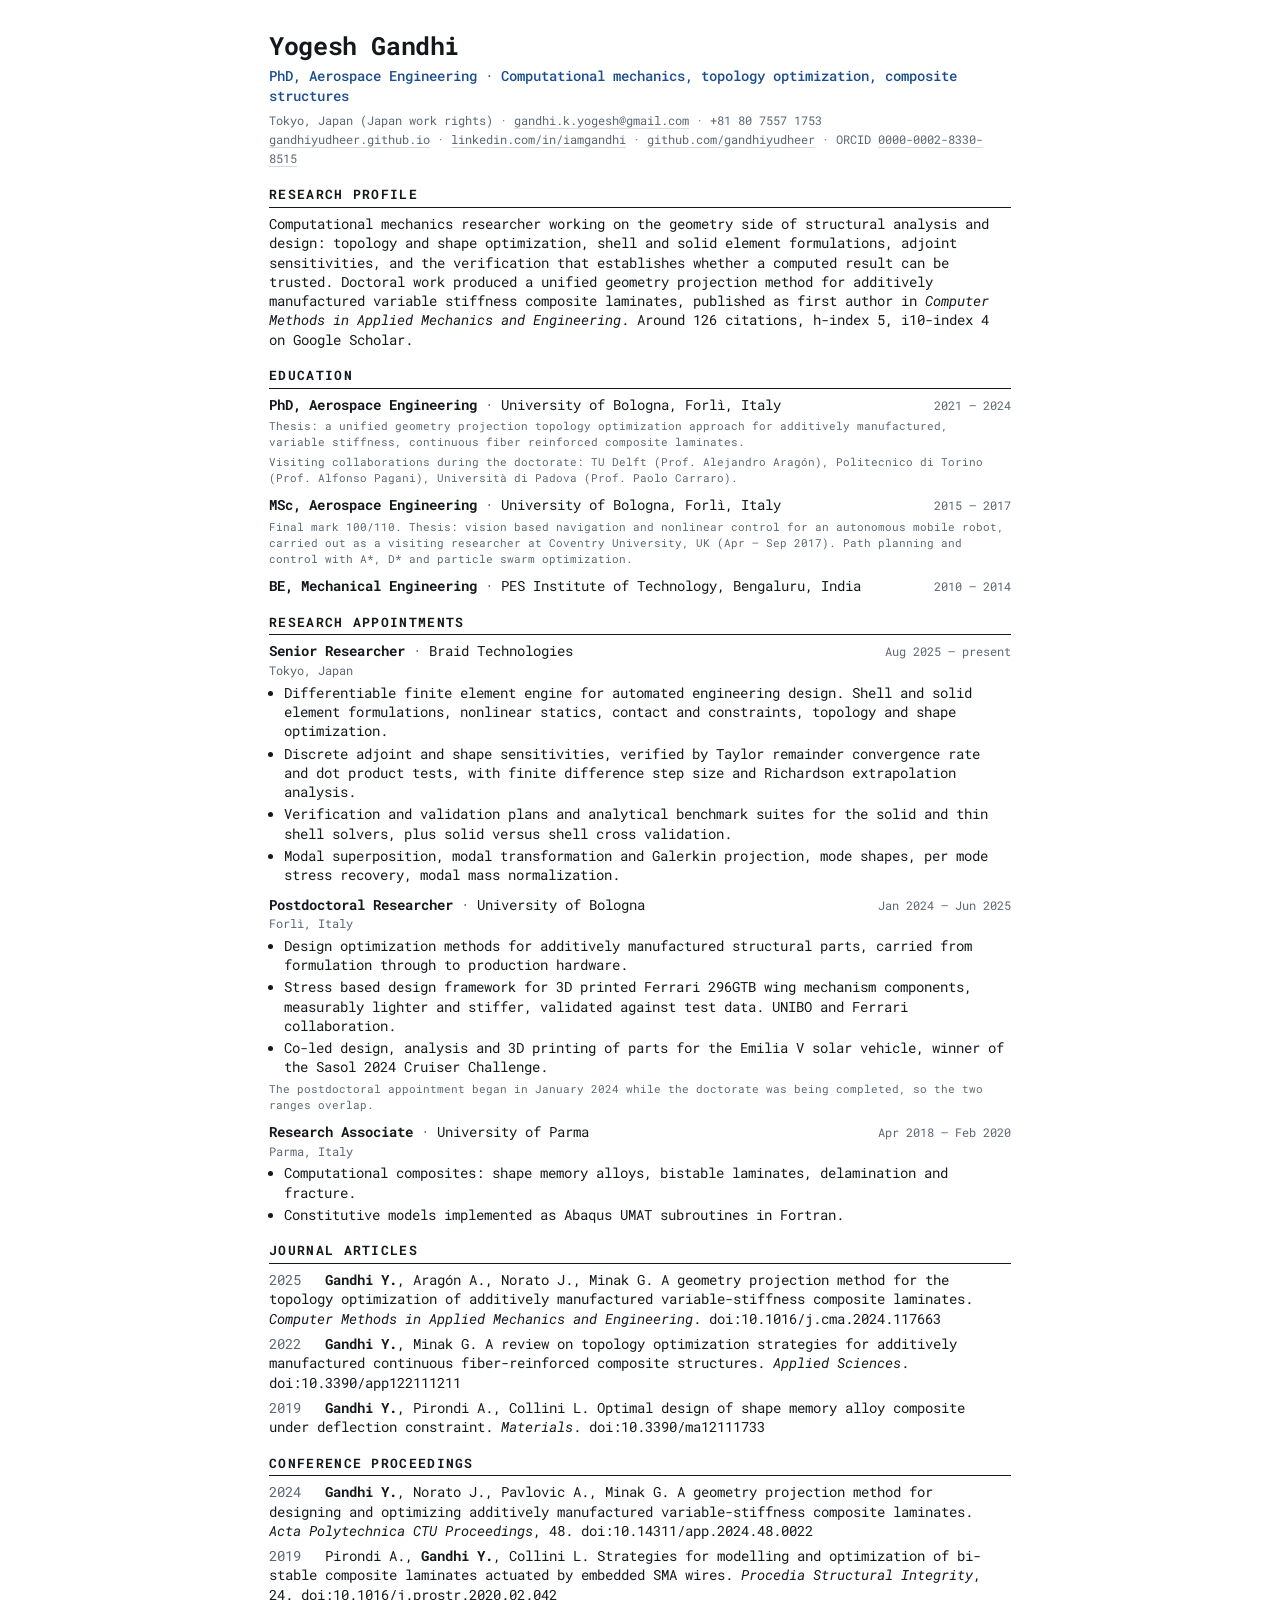
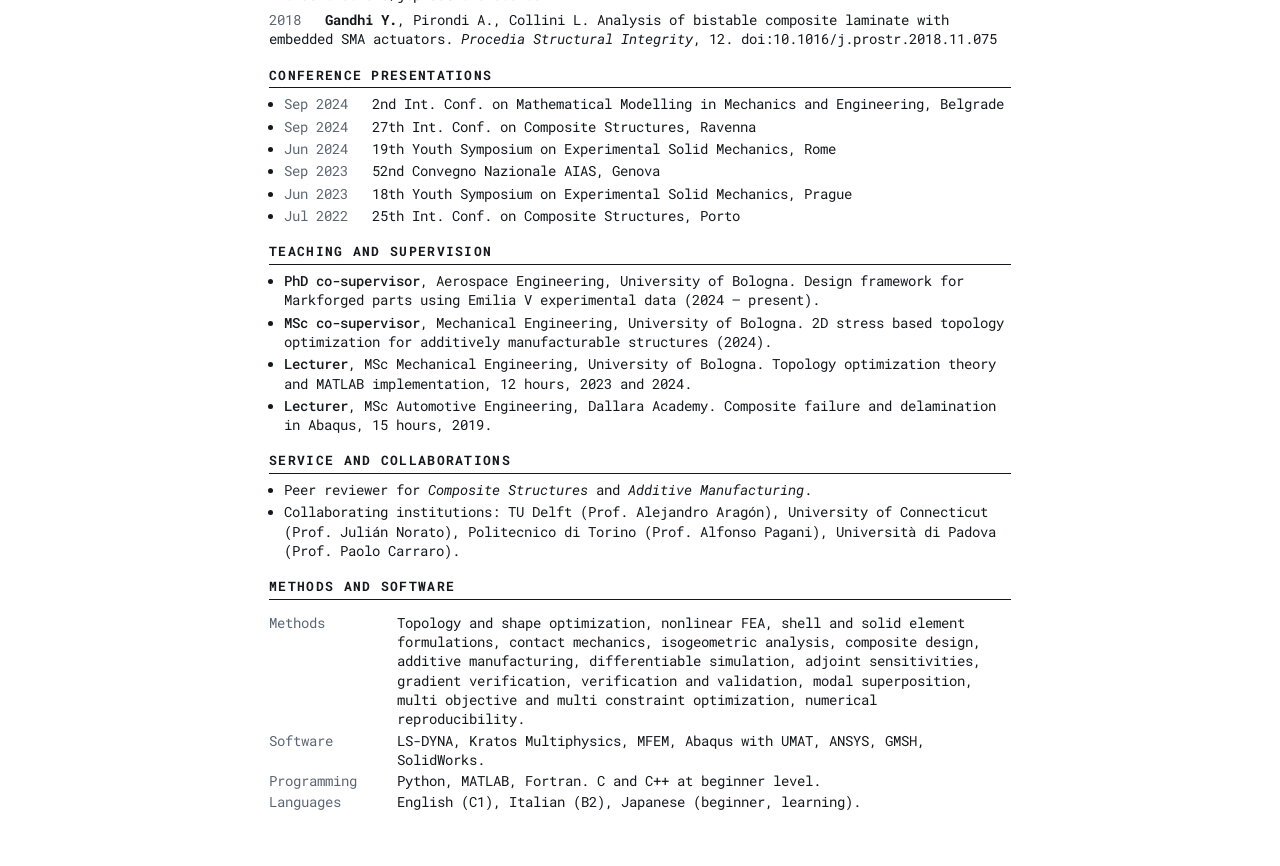
==== cv-research.html @ 62c6e9ab "Add cv-research.html, the research base CV for F9 roles Second base CV per the v4 run prompt. Leads " ====
<!DOCTYPE html>
<!--
  Yogesh Gandhi - Research CV
  SOURCE OF TRUTH: "Yogesh - Master Career Profile (living doc, v4 2026-09-06)"
  Google Doc id 14R_nGaRGBQcs-X8U_93os_KDe8lNkLAzX7um_g2tq8A

  This is the RESEARCH base CV, for role family F9: research institutes, national labs
  and academia. It leads with education, publications, talks and supervision.
  The industry and vendor base CV is cv.html, for F1 to F8 and F10.
  Keep both in step: if a fact changes in the master profile, change it in both.

  Rules carried over from Section 0 of the profile:
    - no em dashes anywhere (en dashes in date ranges are fine)
    - never publish the Ferrari 296GTB percentage figures
    - no figure that is not in the profile
    - never claim data science or machine learning experience
    - never claim ownership of customer relationships
  Braid content is capability level only: no client names, no internal identifiers, no figures.
  To produce a PDF: open in a browser and print to PDF (A4, background graphics off).
-->
<html lang="en">
<head>
<meta charset="UTF-8" />
<meta name="viewport" content="width=device-width, initial-scale=1.0" />
<title>Yogesh Gandhi · Research CV</title>
<link href="https://fonts.googleapis.com/css2?family=Roboto+Mono:wght@300;400;500;700&display=swap" rel="stylesheet" />
<style>
  :root { --ink:#14181d; --mut:#5b6672; --rule:#d7dce2; --accent:#1a4d8f; }
  * { box-sizing:border-box; }
  body { font-family:"Roboto Mono",ui-monospace,SFMono-Regular,Menlo,monospace;
         color:var(--ink); background:#fff; margin:0; padding:28px 26px 40px;
         font-size:10.2pt; line-height:1.42; max-width:210mm; margin-inline:auto; }
  h1 { font-size:19pt; margin:0 0 2px; letter-spacing:-0.4px; font-weight:700; }
  .headline { color:var(--accent); font-weight:500; font-size:10.4pt; margin:0 0 7px; }
  .contact { color:var(--mut); font-size:8.9pt; line-height:1.6; margin:0 0 4px; }
  .contact a { color:var(--mut); text-decoration:none; border-bottom:1px solid var(--rule); }
  h2 { font-size:9.4pt; text-transform:uppercase; letter-spacing:1.3px; font-weight:700;
       margin:17px 0 7px; padding-bottom:3px; border-bottom:1.5px solid var(--ink); }
  .item { margin:0 0 10px; break-inside:avoid; page-break-inside:avoid; }
  .row { display:flex; justify-content:space-between; gap:12px; align-items:baseline; }
  .role { font-weight:700; }
  .org { font-weight:400; }
  .when { color:var(--mut); font-size:8.9pt; white-space:nowrap; }
  .where { color:var(--mut); font-size:8.9pt; margin:1px 0 4px; }
  ul { margin:4px 0 0; padding-left:15px; }
  li { margin:0 0 3px; }
  .lead { font-weight:500; }
  .kv { display:grid; grid-template-columns:118px 1fr; gap:2px 10px; }
  .kv dt { color:var(--mut); }
  .kv dd { margin:0; }
  .pub { margin:0 0 6px; break-inside:avoid; }
  .yr { color:var(--mut); }
  .note { color:var(--mut); font-size:8.6pt; margin-top:3px; }
  @media print { body { padding:0; font-size:9.6pt; } a { color:inherit; } h2 { margin-top:13px; } }
  @page { size:A4; margin:13mm 14mm; }
</style>
</head>
<body>

<header>
  <h1>Yogesh Gandhi</h1>
  <p class="headline">PhD, Aerospace Engineering · Computational mechanics, topology optimization, composite structures</p>
  <p class="contact">
    Tokyo, Japan (Japan work rights) · <a href="mailto:gandhi.k.yogesh@gmail.com">gandhi.k.yogesh@gmail.com</a> · +81 80 7557 1753<br />
    <a href="https://gandhiyudheer.github.io">gandhiyudheer.github.io</a> ·
    <a href="https://www.linkedin.com/in/iamgandhi">linkedin.com/in/iamgandhi</a> ·
    <a href="https://github.com/gandhiyudheer">github.com/gandhiyudheer</a> ·
    ORCID <a href="https://orcid.org/0000-0002-8330-8515">0000-0002-8330-8515</a>
  </p>
</header>

<h2>Research profile</h2>
<p style="margin:0">
  Computational mechanics researcher working on the geometry side of structural analysis and design:
  topology and shape optimization, shell and solid element formulations, adjoint sensitivities, and
  the verification that establishes whether a computed result can be trusted. Doctoral work produced
  a unified geometry projection method for additively manufactured variable stiffness composite
  laminates, published as first author in <em>Computer Methods in Applied Mechanics and Engineering</em>.
  Around 126 citations, h-index 5, i10-index 4 on Google Scholar.
</p>

<h2>Education</h2>

<div class="item">
  <div class="row"><span><span class="role">PhD, Aerospace Engineering</span> <span class="org">· University of Bologna, Forlì, Italy</span></span><span class="when">2021 – 2024</span></div>
  <div class="note">Thesis: a unified geometry projection topology optimization approach for additively manufactured, variable stiffness, continuous fiber reinforced composite laminates.</div>
  <div class="note">Visiting collaborations during the doctorate: TU Delft (Prof. Alejandro Aragón), Politecnico di Torino (Prof. Alfonso Pagani), Università di Padova (Prof. Paolo Carraro).</div>
</div>

<div class="item">
  <div class="row"><span><span class="role">MSc, Aerospace Engineering</span> <span class="org">· University of Bologna, Forlì, Italy</span></span><span class="when">2015 – 2017</span></div>
  <div class="note">Final mark 100/110. Thesis: vision based navigation and nonlinear control for an autonomous mobile robot, carried out as a visiting researcher at Coventry University, UK (Apr – Sep 2017). Path planning and control with A*, D* and particle swarm optimization.</div>
</div>

<div class="item">
  <div class="row"><span><span class="role">BE, Mechanical Engineering</span> <span class="org">· PES Institute of Technology, Bengaluru, India</span></span><span class="when">2010 – 2014</span></div>
</div>

<h2>Research appointments</h2>

<div class="item">
  <div class="row"><span><span class="role">Senior Researcher</span> <span class="org">· Braid Technologies</span></span><span class="when">Aug 2025 – present</span></div>
  <div class="where">Tokyo, Japan</div>
  <ul>
    <li>Differentiable finite element engine for automated engineering design. Shell and solid element formulations, nonlinear statics, contact and constraints, topology and shape optimization.</li>
    <li>Discrete adjoint and shape sensitivities, verified by Taylor remainder convergence rate and dot product tests, with finite difference step size and Richardson extrapolation analysis.</li>
    <li>Verification and validation plans and analytical benchmark suites for the solid and thin shell solvers, plus solid versus shell cross validation.</li>
    <li>Modal superposition, modal transformation and Galerkin projection, mode shapes, per mode stress recovery, modal mass normalization.</li>
  </ul>
</div>

<div class="item">
  <div class="row"><span><span class="role">Postdoctoral Researcher</span> <span class="org">· University of Bologna</span></span><span class="when">Jan 2024 – Jun 2025</span></div>
  <div class="where">Forlì, Italy</div>
  <ul>
    <li>Design optimization methods for additively manufactured structural parts, carried from formulation through to production hardware.</li>
    <li>Stress based design framework for 3D printed Ferrari 296GTB wing mechanism components, measurably lighter and stiffer, validated against test data. UNIBO and Ferrari collaboration.</li>
    <li>Co-led design, analysis and 3D printing of parts for the Emilia V solar vehicle, winner of the Sasol 2024 Cruiser Challenge.</li>
  </ul>
  <div class="note">The postdoctoral appointment began in January 2024 while the doctorate was being completed, so the two ranges overlap.</div>
</div>

<div class="item">
  <div class="row"><span><span class="role">Research Associate</span> <span class="org">· University of Parma</span></span><span class="when">Apr 2018 – Feb 2020</span></div>
  <div class="where">Parma, Italy</div>
  <ul>
    <li>Computational composites: shape memory alloys, bistable laminates, delamination and fracture.</li>
    <li>Constitutive models implemented as Abaqus UMAT subroutines in Fortran.</li>
  </ul>
</div>

<h2>Journal articles</h2>
<p class="pub"><span class="yr">2025</span> &nbsp; <strong>Gandhi Y.</strong>, Aragón A., Norato J., Minak G. A geometry projection method for the topology optimization of additively manufactured variable-stiffness composite laminates. <em>Computer Methods in Applied Mechanics and Engineering</em>. doi:10.1016/j.cma.2024.117663</p>
<p class="pub"><span class="yr">2022</span> &nbsp; <strong>Gandhi Y.</strong>, Minak G. A review on topology optimization strategies for additively manufactured continuous fiber-reinforced composite structures. <em>Applied Sciences</em>. doi:10.3390/app122111211</p>
<p class="pub"><span class="yr">2019</span> &nbsp; <strong>Gandhi Y.</strong>, Pirondi A., Collini L. Optimal design of shape memory alloy composite under deflection constraint. <em>Materials</em>. doi:10.3390/ma12111733</p>

<h2>Conference proceedings</h2>
<p class="pub"><span class="yr">2024</span> &nbsp; <strong>Gandhi Y.</strong>, Norato J., Pavlovic A., Minak G. A geometry projection method for designing and optimizing additively manufactured variable-stiffness composite laminates. <em>Acta Polytechnica CTU Proceedings</em>, 48. doi:10.14311/app.2024.48.0022</p>
<p class="pub"><span class="yr">2019</span> &nbsp; Pirondi A., <strong>Gandhi Y.</strong>, Collini L. Strategies for modelling and optimization of bi-stable composite laminates actuated by embedded SMA wires. <em>Procedia Structural Integrity</em>, 24. doi:10.1016/j.prostr.2020.02.042</p>
<p class="pub"><span class="yr">2018</span> &nbsp; <strong>Gandhi Y.</strong>, Pirondi A., Collini L. Analysis of bistable composite laminate with embedded SMA actuators. <em>Procedia Structural Integrity</em>, 12. doi:10.1016/j.prostr.2018.11.075</p>

<h2>Conference presentations</h2>
<ul style="margin-top:0">
  <li><span class="yr">Sep 2024</span> &nbsp; 2nd Int. Conf. on Mathematical Modelling in Mechanics and Engineering, Belgrade</li>
  <li><span class="yr">Sep 2024</span> &nbsp; 27th Int. Conf. on Composite Structures, Ravenna</li>
  <li><span class="yr">Jun 2024</span> &nbsp; 19th Youth Symposium on Experimental Solid Mechanics, Rome</li>
  <li><span class="yr">Sep 2023</span> &nbsp; 52nd Convegno Nazionale AIAS, Genova</li>
  <li><span class="yr">Jun 2023</span> &nbsp; 18th Youth Symposium on Experimental Solid Mechanics, Prague</li>
  <li><span class="yr">Jul 2022</span> &nbsp; 25th Int. Conf. on Composite Structures, Porto</li>
</ul>

<h2>Teaching and supervision</h2>
<ul style="margin-top:0">
  <li><span class="lead">PhD co-supervisor</span>, Aerospace Engineering, University of Bologna. Design framework for Markforged parts using Emilia V experimental data (2024 – present).</li>
  <li><span class="lead">MSc co-supervisor</span>, Mechanical Engineering, University of Bologna. 2D stress based topology optimization for additively manufacturable structures (2024).</li>
  <li><span class="lead">Lecturer</span>, MSc Mechanical Engineering, University of Bologna. Topology optimization theory and MATLAB implementation, 12 hours, 2023 and 2024.</li>
  <li><span class="lead">Lecturer</span>, MSc Automotive Engineering, Dallara Academy. Composite failure and delamination in Abaqus, 15 hours, 2019.</li>
</ul>

<h2>Service and collaborations</h2>
<ul style="margin-top:0">
  <li>Peer reviewer for <em>Composite Structures</em> and <em>Additive Manufacturing</em>.</li>
  <li>Collaborating institutions: TU Delft (Prof. Alejandro Aragón), University of Connecticut (Prof. Julián Norato), Politecnico di Torino (Prof. Alfonso Pagani), Università di Padova (Prof. Paolo Carraro).</li>
</ul>

<h2>Methods and software</h2>
<dl class="kv">
  <dt>Methods</dt><dd>Topology and shape optimization, nonlinear FEA, shell and solid element formulations, contact mechanics, isogeometric analysis, composite design, additive manufacturing, differentiable simulation, adjoint sensitivities, gradient verification, verification and validation, modal superposition, multi objective and multi constraint optimization, numerical reproducibility.</dd>
  <dt>Software</dt><dd>LS-DYNA, Kratos Multiphysics, MFEM, Abaqus with UMAT, ANSYS, GMSH, SolidWorks.</dd>
  <dt>Programming</dt><dd>Python, MATLAB, Fortran. C and C++ at beginner level.</dd>
  <dt>Languages</dt><dd>English (C1), Italian (B2), Japanese (beginner, learning).</dd>
</dl>

</body>
</html>
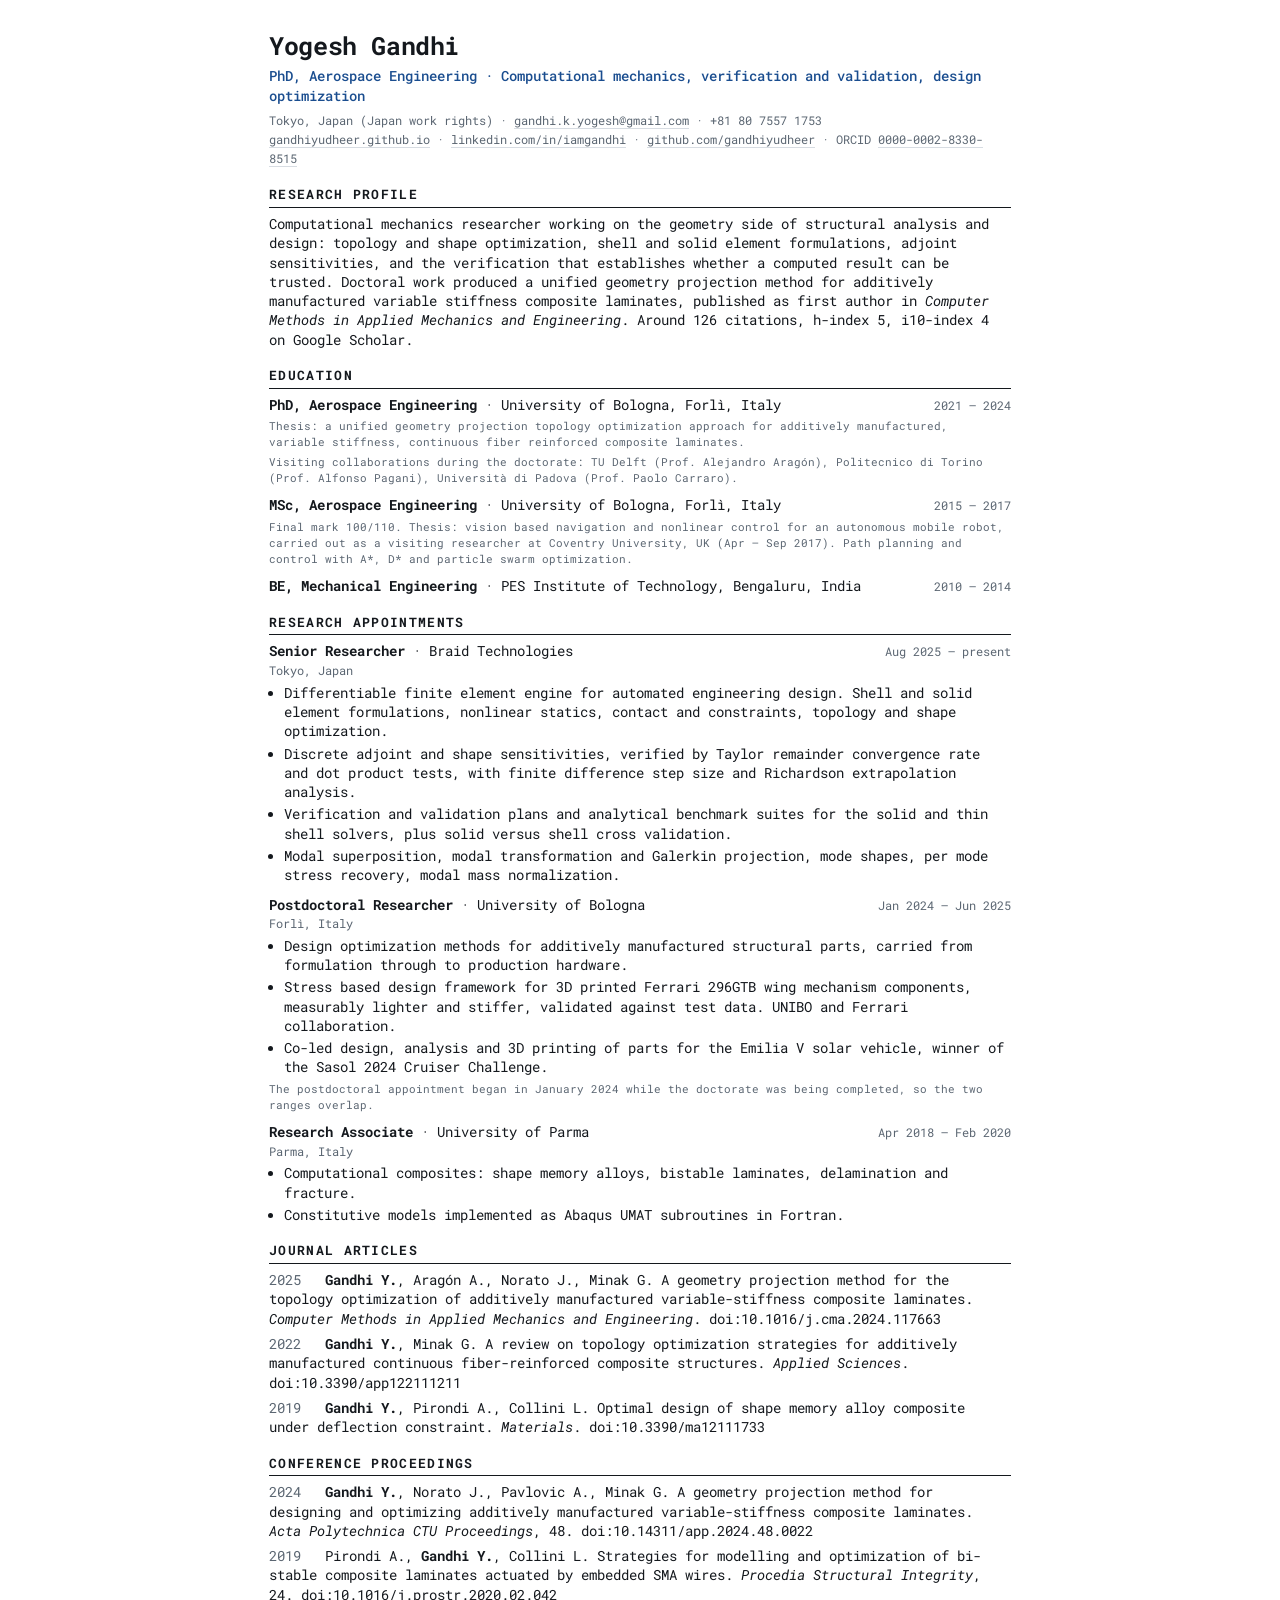
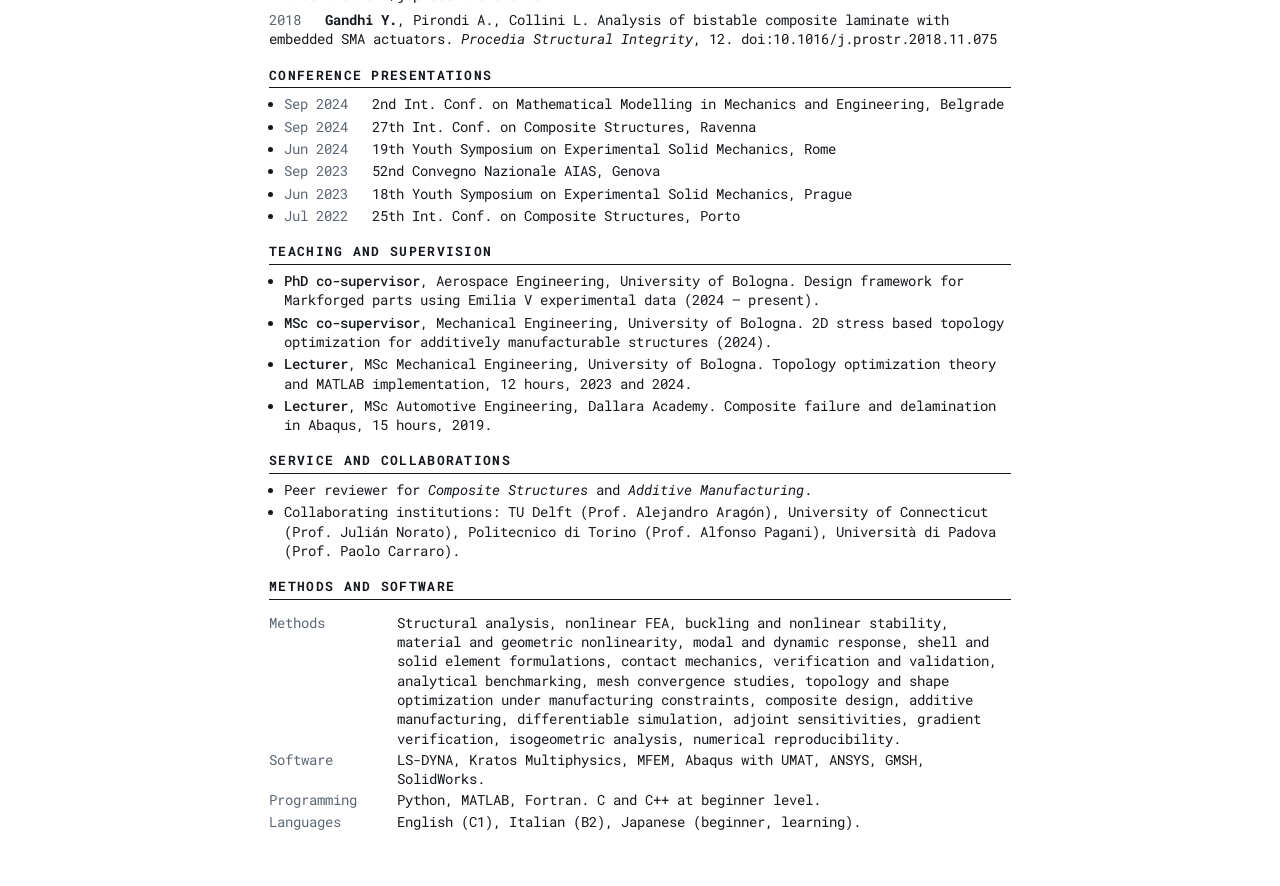
==== commit c81261c1: "Reposition around the full simulation lifecycle Headline and profile now read as one arc: build the " ====
--- a/cv-research.html
+++ b/cv-research.html
@@ -59,7 +59,7 @@
 
 <header>
   <h1>Yogesh Gandhi</h1>
-  <p class="headline">PhD, Aerospace Engineering · Computational mechanics, topology optimization, composite structures</p>
+  <p class="headline">PhD, Aerospace Engineering · Computational mechanics, verification and validation, design optimization</p>
   <p class="contact">
     Tokyo, Japan (Japan work rights) · <a href="mailto:gandhi.k.yogesh@gmail.com">gandhi.k.yogesh@gmail.com</a> · +81 80 7557 1753<br />
     <a href="https://gandhiyudheer.github.io">gandhiyudheer.github.io</a> ·
@@ -165,7 +165,7 @@
 
 <h2>Methods and software</h2>
 <dl class="kv">
-  <dt>Methods</dt><dd>Topology and shape optimization, nonlinear FEA, shell and solid element formulations, contact mechanics, isogeometric analysis, composite design, additive manufacturing, differentiable simulation, adjoint sensitivities, gradient verification, verification and validation, modal superposition, multi objective and multi constraint optimization, numerical reproducibility.</dd>
+  <dt>Methods</dt><dd>Structural analysis, nonlinear FEA, buckling and nonlinear stability, material and geometric nonlinearity, modal and dynamic response, shell and solid element formulations, contact mechanics, verification and validation, analytical benchmarking, mesh convergence studies, topology and shape optimization under manufacturing constraints, composite design, additive manufacturing, differentiable simulation, adjoint sensitivities, gradient verification, isogeometric analysis, numerical reproducibility.</dd>
   <dt>Software</dt><dd>LS-DYNA, Kratos Multiphysics, MFEM, Abaqus with UMAT, ANSYS, GMSH, SolidWorks.</dd>
   <dt>Programming</dt><dd>Python, MATLAB, Fortran. C and C++ at beginner level.</dd>
   <dt>Languages</dt><dd>English (C1), Italian (B2), Japanese (beginner, learning).</dd>
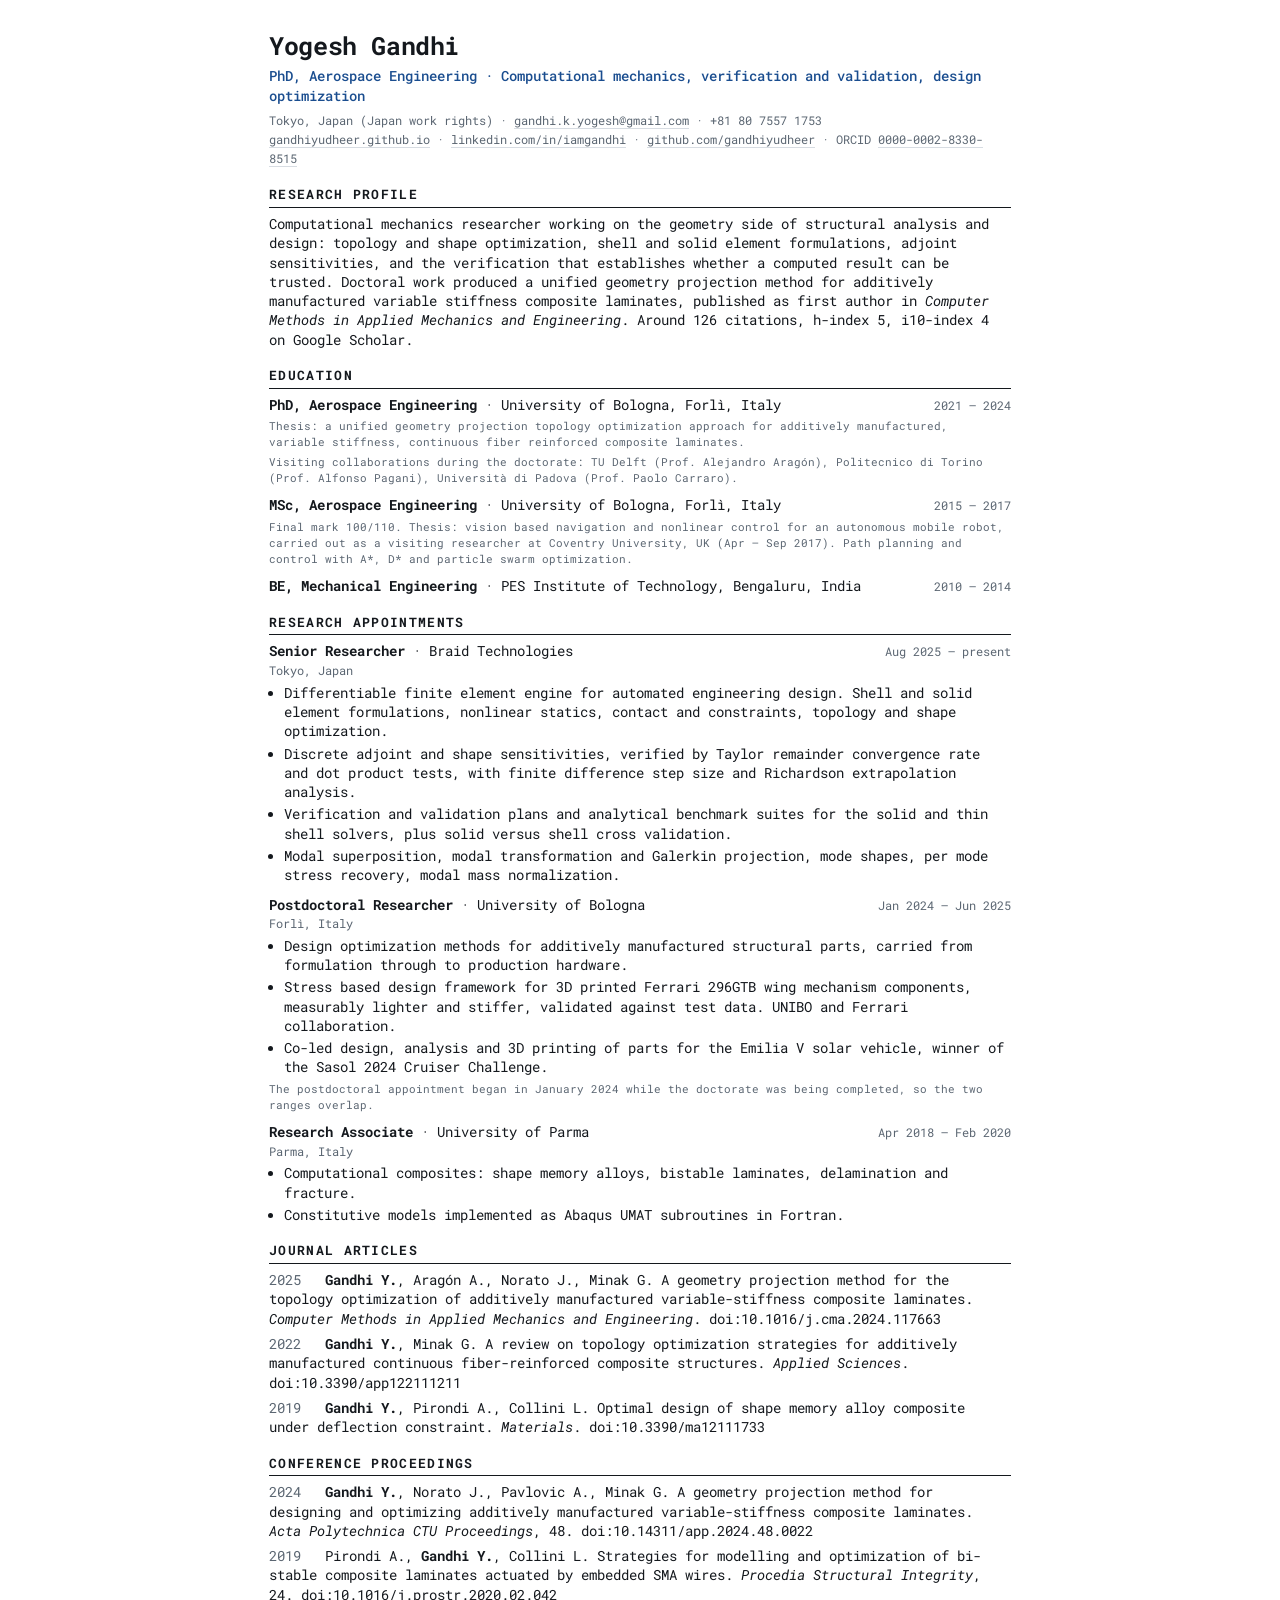
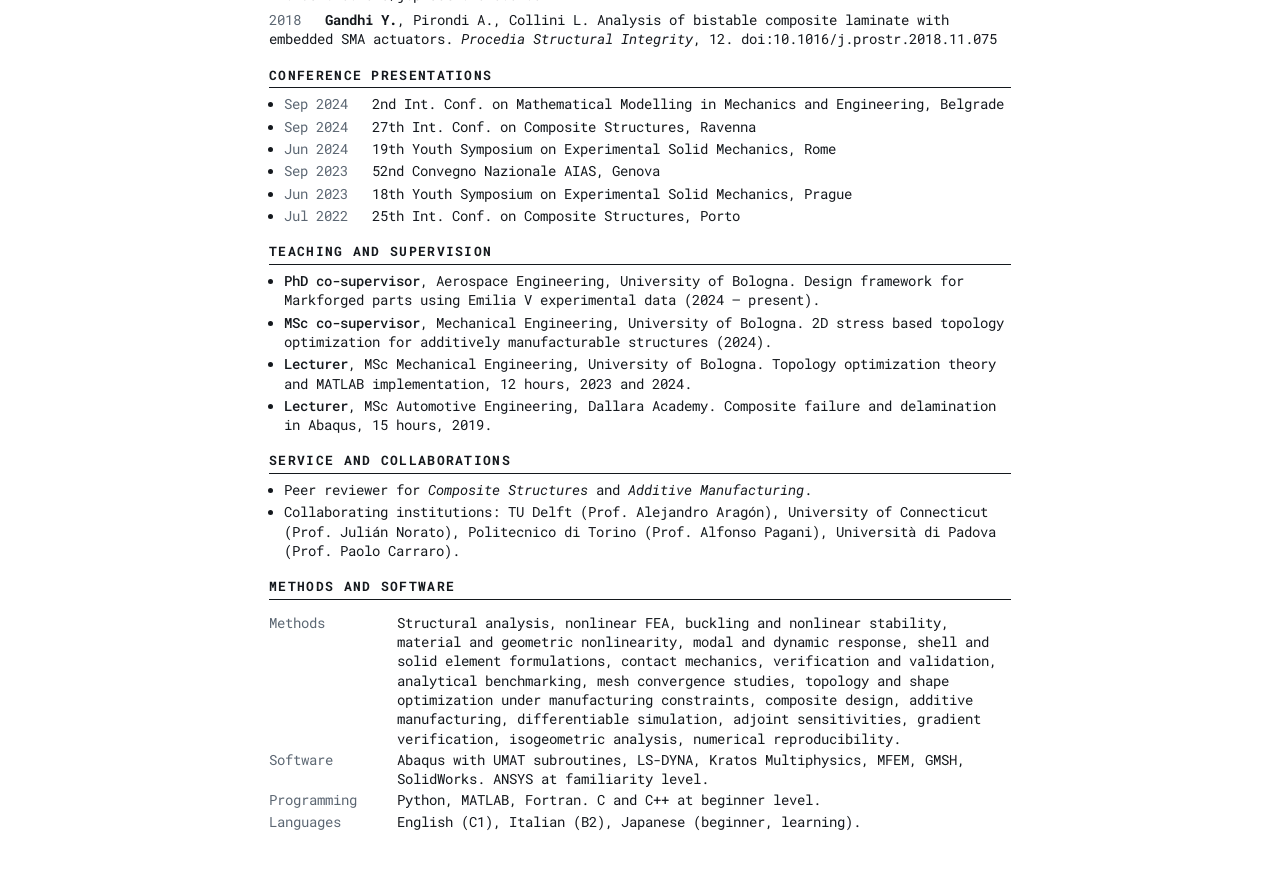
==== commit 34cf9a36: "State ANSYS as familiarity, not hands-on depth Both CVs listed ANSYS flat alongside Abaqus, LS-DYNA," ====
--- a/cv-research.html
+++ b/cv-research.html
@@ -166,7 +166,7 @@
 <h2>Methods and software</h2>
 <dl class="kv">
   <dt>Methods</dt><dd>Structural analysis, nonlinear FEA, buckling and nonlinear stability, material and geometric nonlinearity, modal and dynamic response, shell and solid element formulations, contact mechanics, verification and validation, analytical benchmarking, mesh convergence studies, topology and shape optimization under manufacturing constraints, composite design, additive manufacturing, differentiable simulation, adjoint sensitivities, gradient verification, isogeometric analysis, numerical reproducibility.</dd>
-  <dt>Software</dt><dd>LS-DYNA, Kratos Multiphysics, MFEM, Abaqus with UMAT, ANSYS, GMSH, SolidWorks.</dd>
+  <dt>Software</dt><dd>Abaqus with UMAT subroutines, LS-DYNA, Kratos Multiphysics, MFEM, GMSH, SolidWorks. ANSYS at familiarity level.</dd>
   <dt>Programming</dt><dd>Python, MATLAB, Fortran. C and C++ at beginner level.</dd>
   <dt>Languages</dt><dd>English (C1), Italian (B2), Japanese (beginner, learning).</dd>
 </dl>
